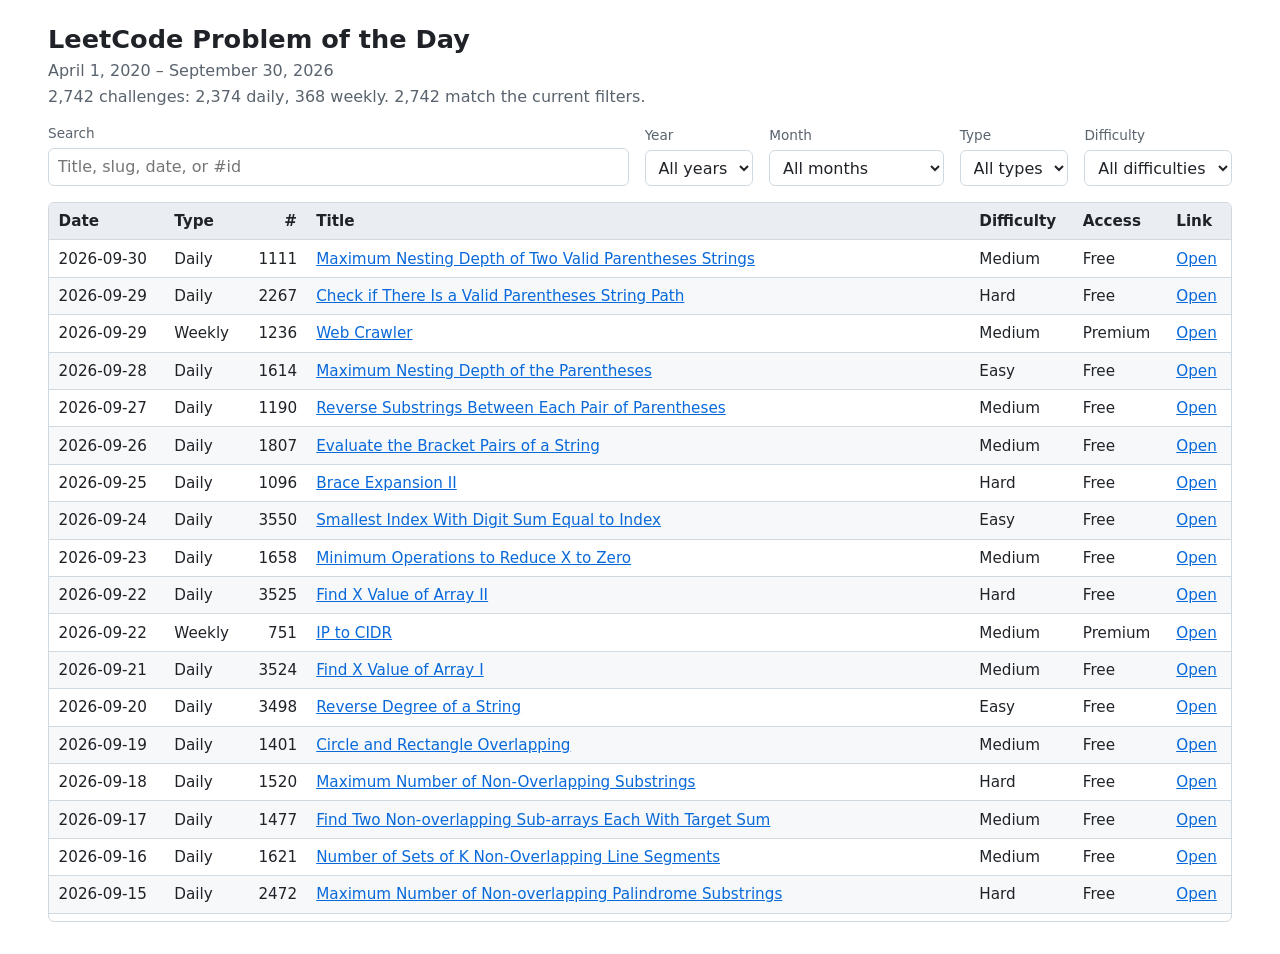
==== public/index.html @ 881e4554 "refactor(site): rename docs folder to public Pages deploys from a workflow artifact, so the folder n" ====
<!doctype html>
<html lang="en">
<head>
  <meta charset="utf-8">
  <meta name="viewport" content="width=device-width, initial-scale=1">
  <meta name="color-scheme" content="light dark">
  <title>LeetCode Problem of the Day</title>
  <link rel="icon" href="data:,">
  <link rel="stylesheet" href="styles.css">
  <script src="app.js" defer></script>
</head>
<body>
  <main>
    <header>
      <h1>LeetCode Problem of the Day</h1>
      <p id="range" class="summary">Loading challenges…</p>
      <p id="counts" class="summary" aria-live="polite"></p>
    </header>

    <noscript>
      <p class="notice">
        The table on this page is built with JavaScript. Without it, browse the
        <a href="https://github.com/jollySleeper/leetcode-potd-archive/blob/main/archive/README.md">Markdown archive</a>
        instead.
      </p>
    </noscript>

    <form id="filters" class="filters" role="search" autocomplete="off">
      <div class="field field-search">
        <label for="search">Search</label>
        <input id="search" type="search" placeholder="Title, slug, date, or #id" spellcheck="false">
      </div>
      <div class="field">
        <label for="year">Year</label>
        <select id="year">
          <option value="">All years</option>
        </select>
      </div>
      <div class="field">
        <label for="month">Month</label>
        <select id="month">
          <option value="">All months</option>
        </select>
      </div>
      <div class="field">
        <label for="type">Type</label>
        <select id="type">
          <option value="">All types</option>
          <option value="daily">Daily</option>
          <option value="weekly">Weekly</option>
        </select>
      </div>
      <div class="field">
        <label for="difficulty">Difficulty</label>
        <select id="difficulty">
          <option value="">All difficulties</option>
          <option value="easy">Easy</option>
          <option value="medium">Medium</option>
          <option value="hard">Hard</option>
        </select>
      </div>
      <button id="reset" type="button" class="reset" hidden>Reset</button>
    </form>

    <p id="error" class="notice error" role="alert" hidden></p>

    <div class="table-wrap">
      <table>
        <thead>
          <tr>
            <th scope="col">Date</th>
            <th scope="col">Type</th>
            <th scope="col" class="num">#</th>
            <th scope="col">Title</th>
            <th scope="col">Difficulty</th>
            <th scope="col">Access</th>
            <th scope="col">Link</th>
          </tr>
        </thead>
        <tbody id="rows"></tbody>
      </table>
    </div>
  </main>
</body>
</html>
---- public/styles.css ----
:root {
  color-scheme: light dark;
  --bg: #ffffff;
  --fg: #1f2328;
  --muted: #59636e;
  --border: #d1d9e0;
  --stripe: #f6f8fa;
  --head: #eaeef2;
  --accent: #0969da;
  font-family: system-ui, -apple-system, "Segoe UI", Roboto, "Helvetica Neue", Arial, sans-serif;
  line-height: 1.45;
}

@media (prefers-color-scheme: dark) {
  :root {
    --bg: #0d1117;
    --fg: #e6edf3;
    --muted: #9198a1;
    --border: #3d444d;
    --stripe: #151b23;
    --head: #212830;
    --accent: #4493f8;
  }
}

*,
*::before,
*::after {
  box-sizing: border-box;
}

[hidden] {
  display: none !important;
}

body {
  margin: 0;
  background: var(--bg);
  color: var(--fg);
}

main {
  max-width: 76rem;
  margin: 0 auto;
  padding: 1.5rem 1rem 2rem;
}

h1 {
  margin: 0 0 0.25rem;
  font-size: 1.6rem;
  line-height: 1.2;
}

.summary {
  margin: 0.2rem 0;
  color: var(--muted);
}

a {
  color: var(--accent);
}

.notice {
  margin: 1rem 0;
  padding: 0.6rem 0.8rem;
  border: 1px solid var(--border);
  border-radius: 6px;
}

.error {
  font-weight: 600;
}

.filters {
  display: flex;
  flex-wrap: wrap;
  align-items: flex-end;
  gap: 0.75rem 1rem;
  margin: 1rem 0;
}

.field {
  display: flex;
  flex-direction: column;
  gap: 0.25rem;
}

.field-search {
  flex: 1 1 16rem;
}

label {
  font-size: 0.85rem;
  color: var(--muted);
}

input,
select,
button {
  font: inherit;
  color: inherit;
  background: var(--bg);
  border: 1px solid var(--border);
  border-radius: 6px;
  padding: 0.4rem 0.55rem;
}

button {
  cursor: pointer;
}

input:focus-visible,
select:focus-visible,
button:focus-visible,
a:focus-visible {
  outline: 2px solid var(--accent);
  outline-offset: 1px;
}

.table-wrap {
  overflow: auto;
  max-height: 80vh;
  border: 1px solid var(--border);
  border-radius: 6px;
}

table {
  width: 100%;
  border-collapse: collapse;
  font-size: 0.95rem;
}

th,
td {
  padding: 0.45rem 0.6rem;
  text-align: left;
  vertical-align: top;
  white-space: nowrap;
  border-bottom: 1px solid var(--border);
}

thead th {
  position: sticky;
  top: 0;
  z-index: 1;
  background: var(--head);
  font-weight: 600;
}

tbody tr:nth-child(even) {
  background: var(--stripe);
}

tbody tr:last-child td {
  border-bottom: 0;
}

.num {
  text-align: right;
  font-variant-numeric: tabular-nums;
}

td.title {
  min-width: 16rem;
  white-space: normal;
}

td.empty {
  padding: 1.5rem 0.6rem;
  text-align: center;
  color: var(--muted);
  white-space: normal;
}

@media (max-width: 40rem) {
  main {
    padding: 1rem 0.75rem 1.5rem;
  }

  h1 {
    font-size: 1.35rem;
  }

  .field {
    flex: 1 1 calc(50% - 0.5rem);
  }

  .field-search {
    flex-basis: 100%;
  }

  .field select {
    width: 100%;
  }

  td.title {
    min-width: 12rem;
  }
}
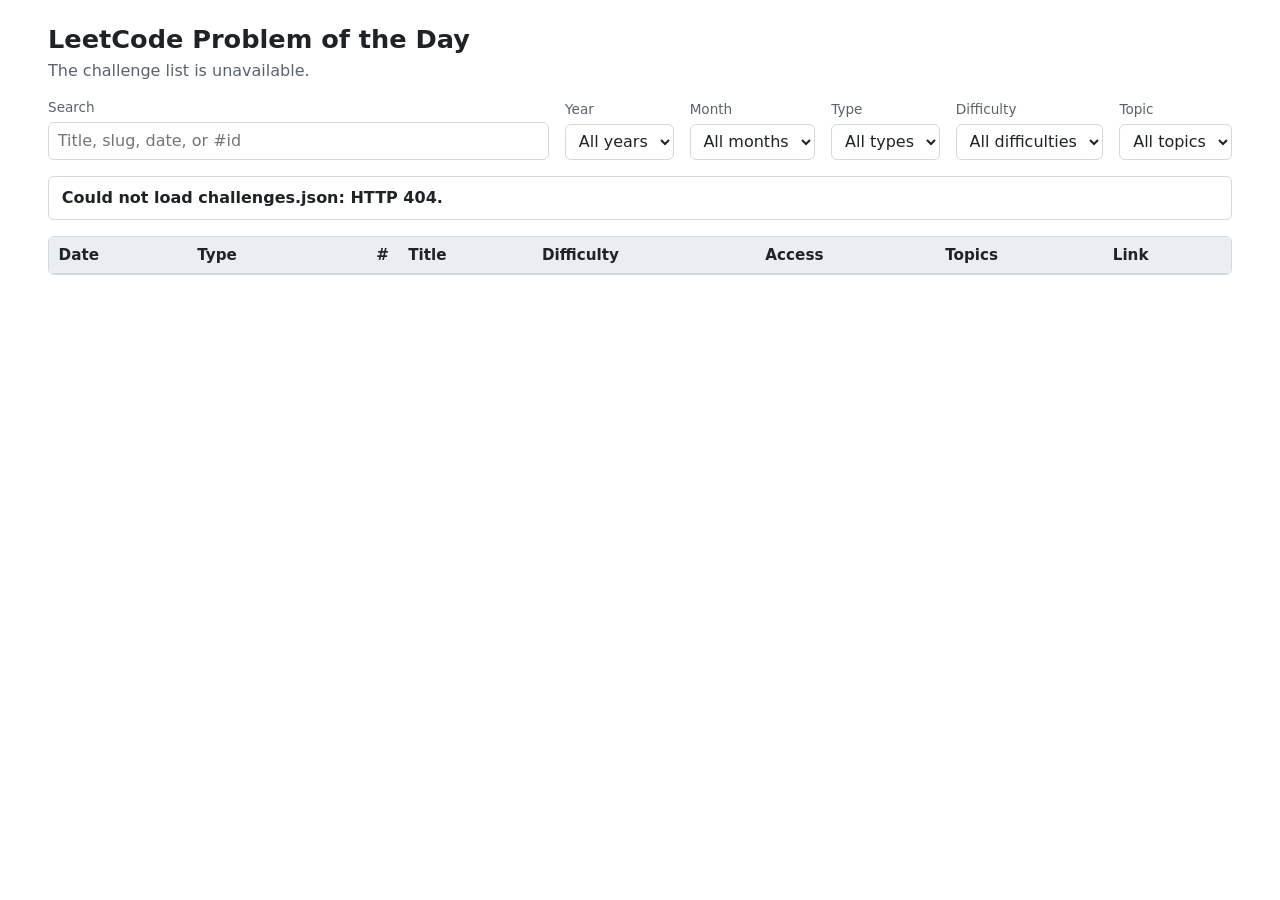
==== commit 99eceb39: "feat(site): add a topic filter and topics column" ====
--- a/public/index.html
+++ b/public/index.html
@@ -59,6 +59,12 @@
           <option value="hard">Hard</option>
         </select>
       </div>
+      <div class="field">
+        <label for="topic">Topic</label>
+        <select id="topic">
+          <option value="">All topics</option>
+        </select>
+      </div>
       <button id="reset" type="button" class="reset" hidden>Reset</button>
     </form>
 
@@ -74,6 +80,7 @@
             <th scope="col">Title</th>
             <th scope="col">Difficulty</th>
             <th scope="col">Access</th>
+            <th scope="col">Topics</th>
             <th scope="col">Link</th>
           </tr>
         </thead>
--- a/public/styles.css
+++ b/public/styles.css
@@ -165,6 +165,13 @@
   white-space: normal;
 }
 
+td.topics {
+  min-width: 14rem;
+  white-space: normal;
+  color: var(--muted);
+  font-size: 0.85rem;
+}
+
 td.empty {
   padding: 1.5rem 0.6rem;
   text-align: center;
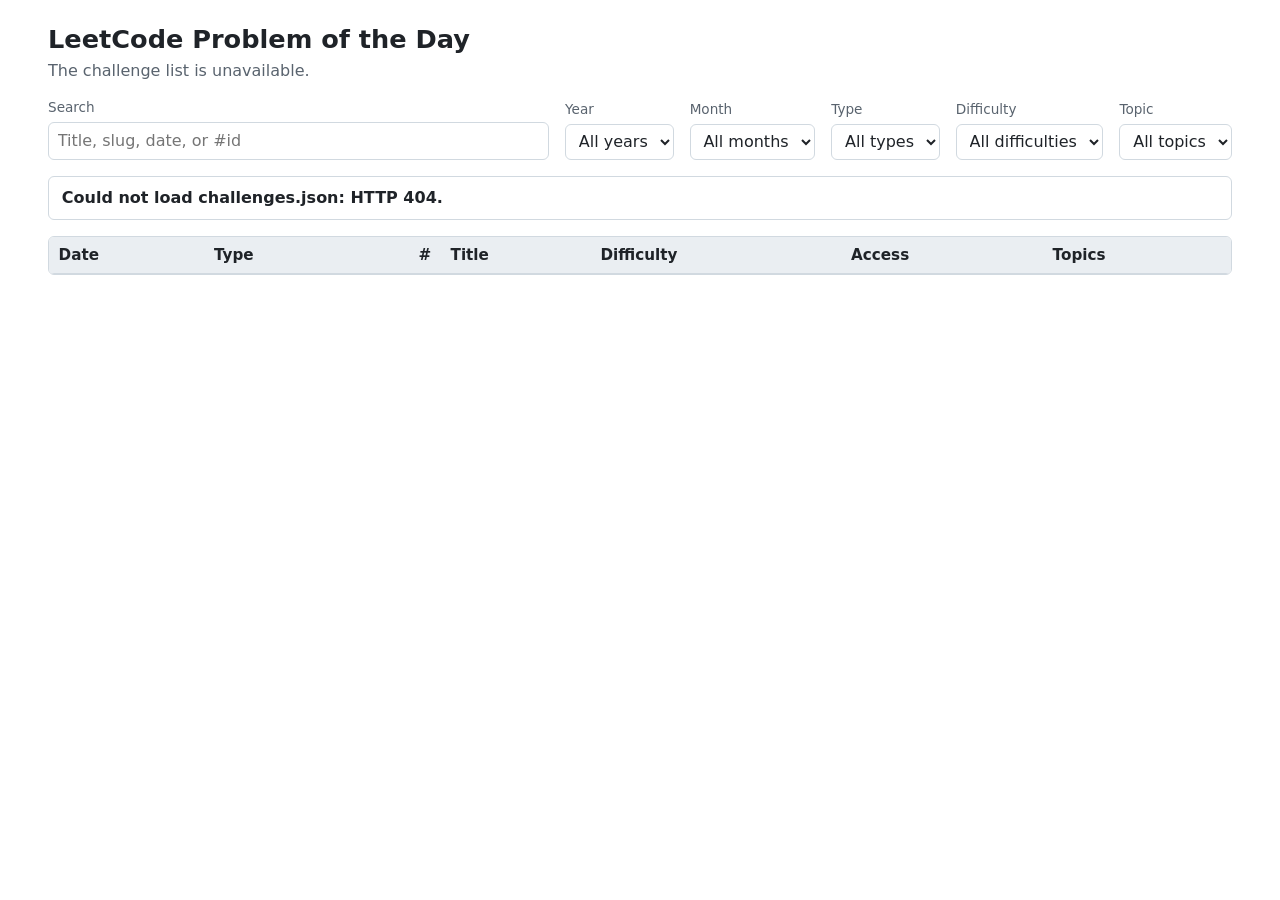
==== commit 9b3cdb57: "feat(site): drop the Link column Each title already links to the same problem page, so the extra Ope" ====
--- a/public/index.html
+++ b/public/index.html
@@ -15,6 +15,7 @@
       <h1>LeetCode Problem of the Day</h1>
       <p id="range" class="summary">Loading challenges…</p>
       <p id="counts" class="summary" aria-live="polite"></p>
+      <p id="hint" class="summary" hidden></p>
     </header>
 
     <noscript>
@@ -65,7 +66,7 @@
           <option value="">All topics</option>
         </select>
       </div>
-      <button id="reset" type="button" class="reset" hidden>Reset</button>
+      <button id="reset" type="button" class="reset" title="Clear every filter and show all challenges" hidden>Reset</button>
     </form>
 
     <p id="error" class="notice error" role="alert" hidden></p>
@@ -81,7 +82,6 @@
             <th scope="col">Difficulty</th>
             <th scope="col">Access</th>
             <th scope="col">Topics</th>
-            <th scope="col">Link</th>
           </tr>
         </thead>
         <tbody id="rows"></tbody>
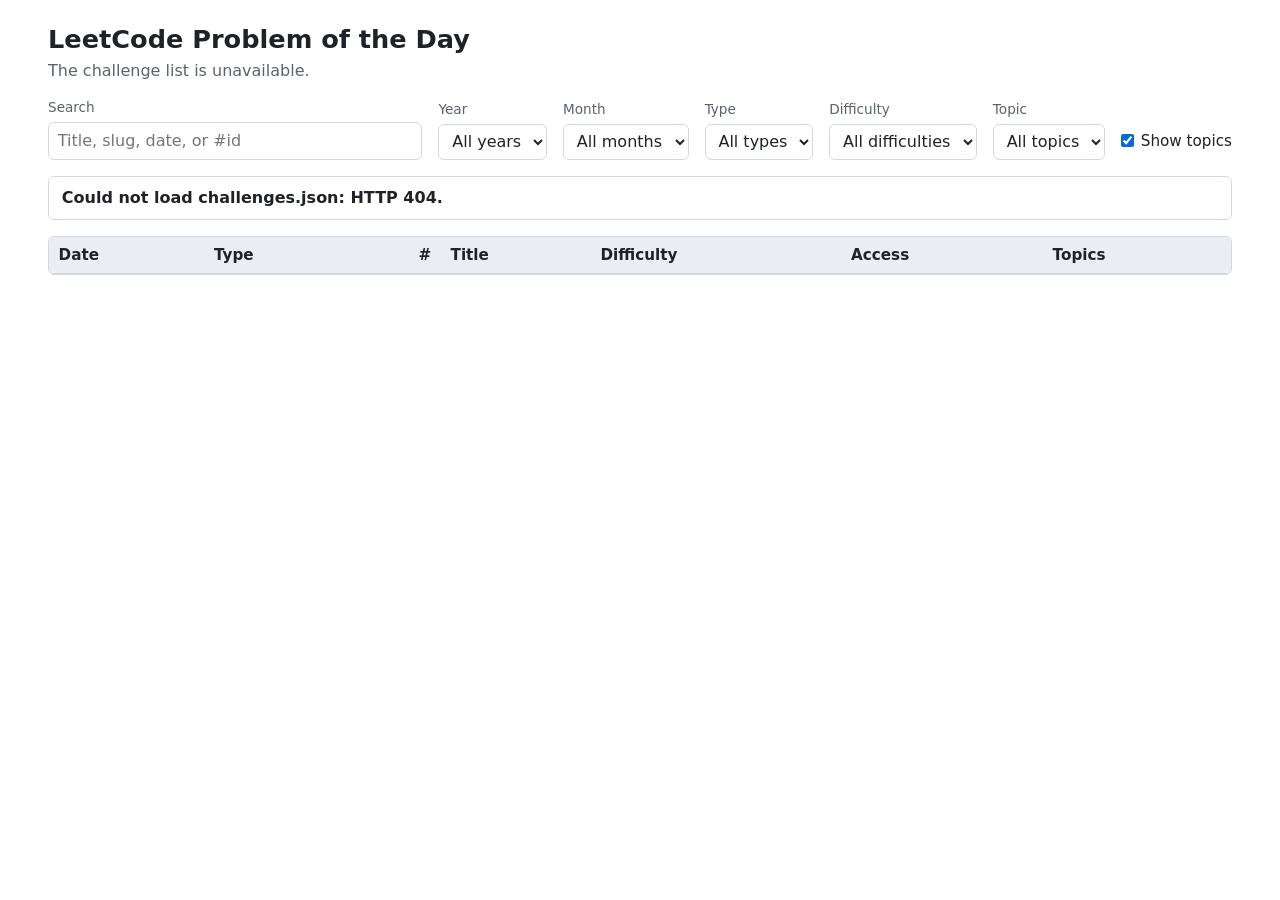
==== commit 8c834a6d: "feat(site): add a toggle to hide the Topics column The choice is saved in localStorage rather than t" ====
--- a/public/index.html
+++ b/public/index.html
@@ -66,13 +66,17 @@
           <option value="">All topics</option>
         </select>
       </div>
+      <label class="toggle">
+        <input id="show-topics" type="checkbox" checked>
+        Show topics
+      </label>
       <button id="reset" type="button" class="reset" title="Clear every filter and show all challenges" hidden>Reset</button>
     </form>
 
     <p id="error" class="notice error" role="alert" hidden></p>
 
     <div class="table-wrap">
-      <table>
+      <table id="table">
         <thead>
           <tr>
             <th scope="col">Date</th>
@@ -81,7 +85,7 @@
             <th scope="col">Title</th>
             <th scope="col">Difficulty</th>
             <th scope="col">Access</th>
-            <th scope="col">Topics</th>
+            <th scope="col" class="topics">Topics</th>
           </tr>
         </thead>
         <tbody id="rows"></tbody>
--- a/public/styles.css
+++ b/public/styles.css
@@ -7,6 +7,10 @@
   --stripe: #f6f8fa;
   --head: #eaeef2;
   --accent: #0969da;
+  --easy: #1a7f37;
+  --medium: #9a6700;
+  --hard: #cf222e;
+  --premium: #9a6700;
   font-family: system-ui, -apple-system, "Segoe UI", Roboto, "Helvetica Neue", Arial, sans-serif;
   line-height: 1.45;
 }
@@ -20,6 +24,10 @@
     --stripe: #151b23;
     --head: #212830;
     --accent: #4493f8;
+    --easy: #3fb950;
+    --medium: #d29922;
+    --hard: #f85149;
+    --premium: #e3b341;
   }
 }
 
@@ -109,6 +117,23 @@
   cursor: pointer;
 }
 
+.toggle {
+  display: flex;
+  align-items: center;
+  gap: 0.4rem;
+  min-height: 2.35rem;
+  font-size: 0.95rem;
+  color: var(--fg);
+  cursor: pointer;
+  white-space: nowrap;
+}
+
+.toggle input {
+  margin: 0;
+  padding: 0;
+  accent-color: var(--accent);
+}
+
 input:focus-visible,
 select:focus-visible,
 button:focus-visible,
@@ -166,10 +191,36 @@
 }
 
 td.topics {
+  width: 30%;
   min-width: 14rem;
   white-space: normal;
   color: var(--muted);
   font-size: 0.85rem;
+}
+
+table.hide-topics .topics {
+  display: none;
+}
+
+td.easy {
+  color: var(--easy);
+}
+
+td.medium {
+  color: var(--medium);
+}
+
+td.hard {
+  color: var(--hard);
+}
+
+td.premium {
+  color: var(--premium);
+  font-weight: 600;
+}
+
+td.free {
+  color: var(--muted);
 }
 
 td.empty {
@@ -203,4 +254,8 @@
   td.title {
     min-width: 12rem;
   }
-}
+
+  td.topics {
+    width: 14rem;
+  }
+}
